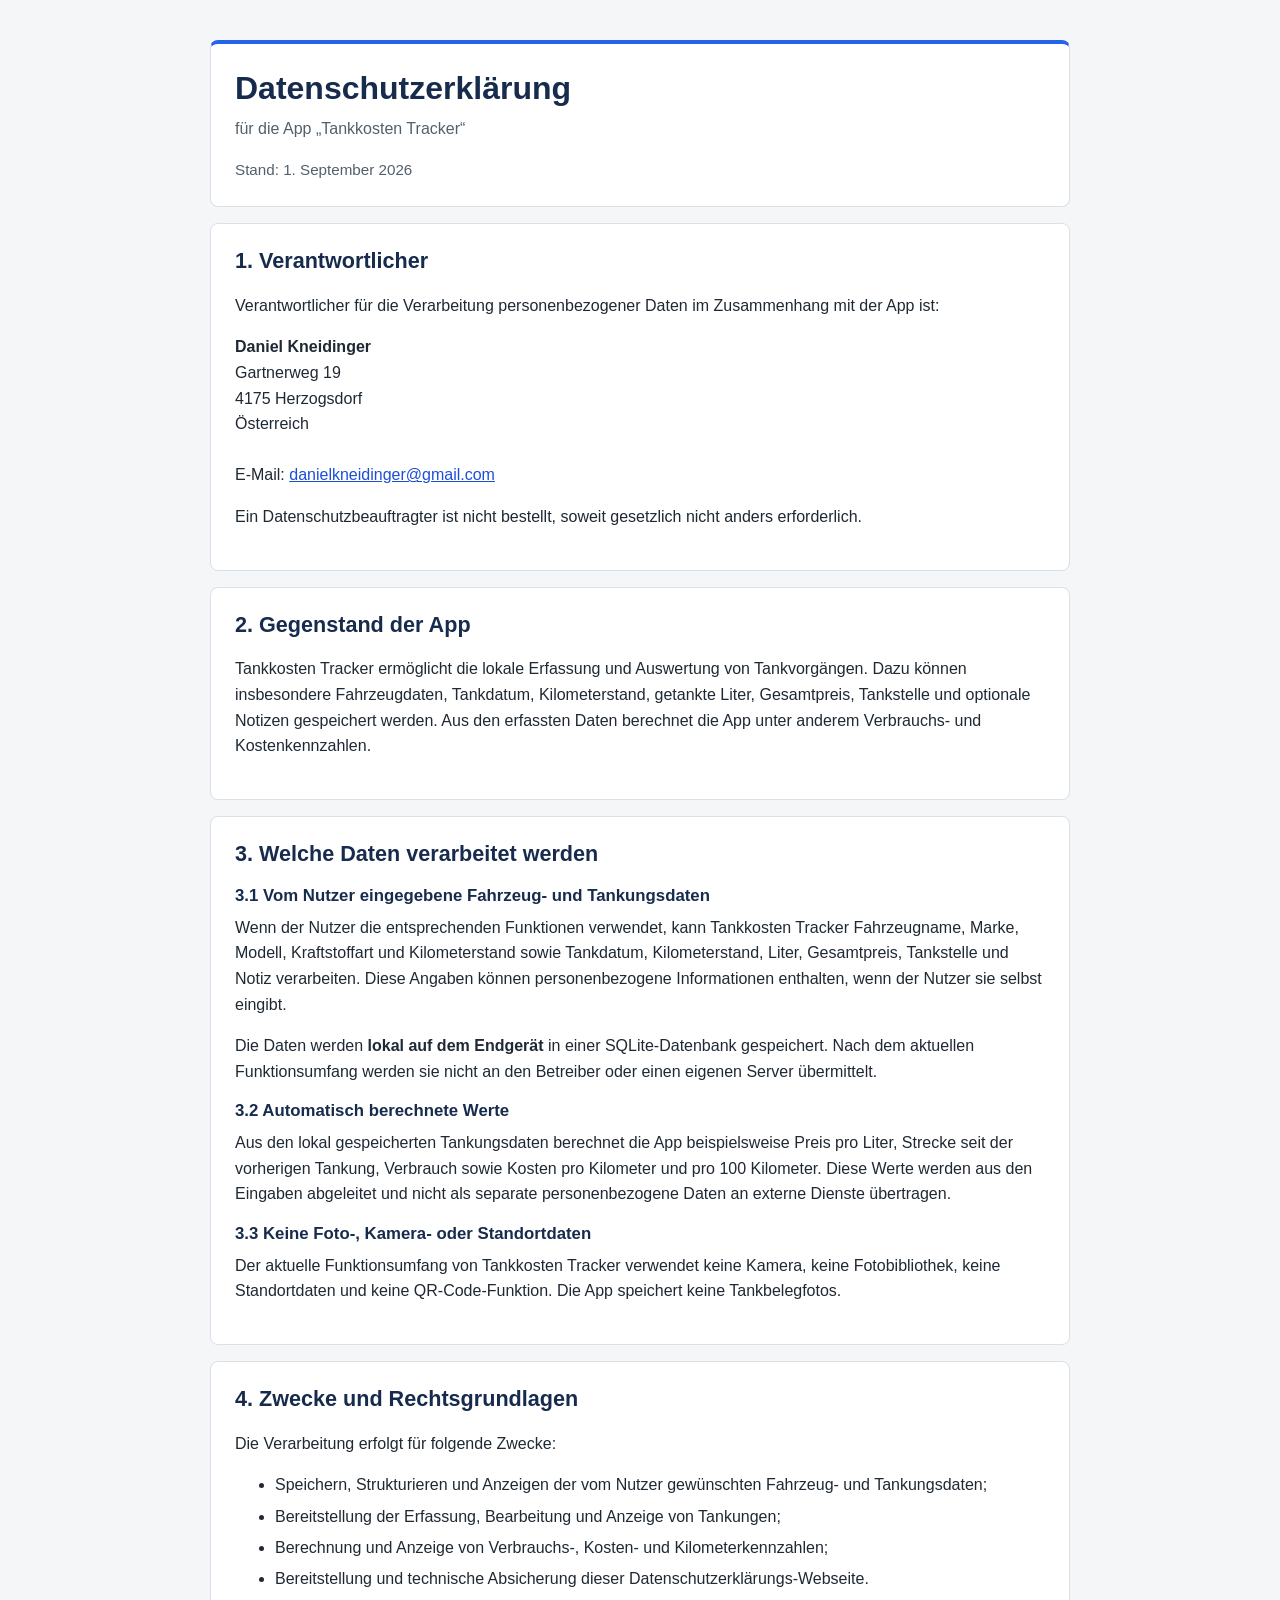
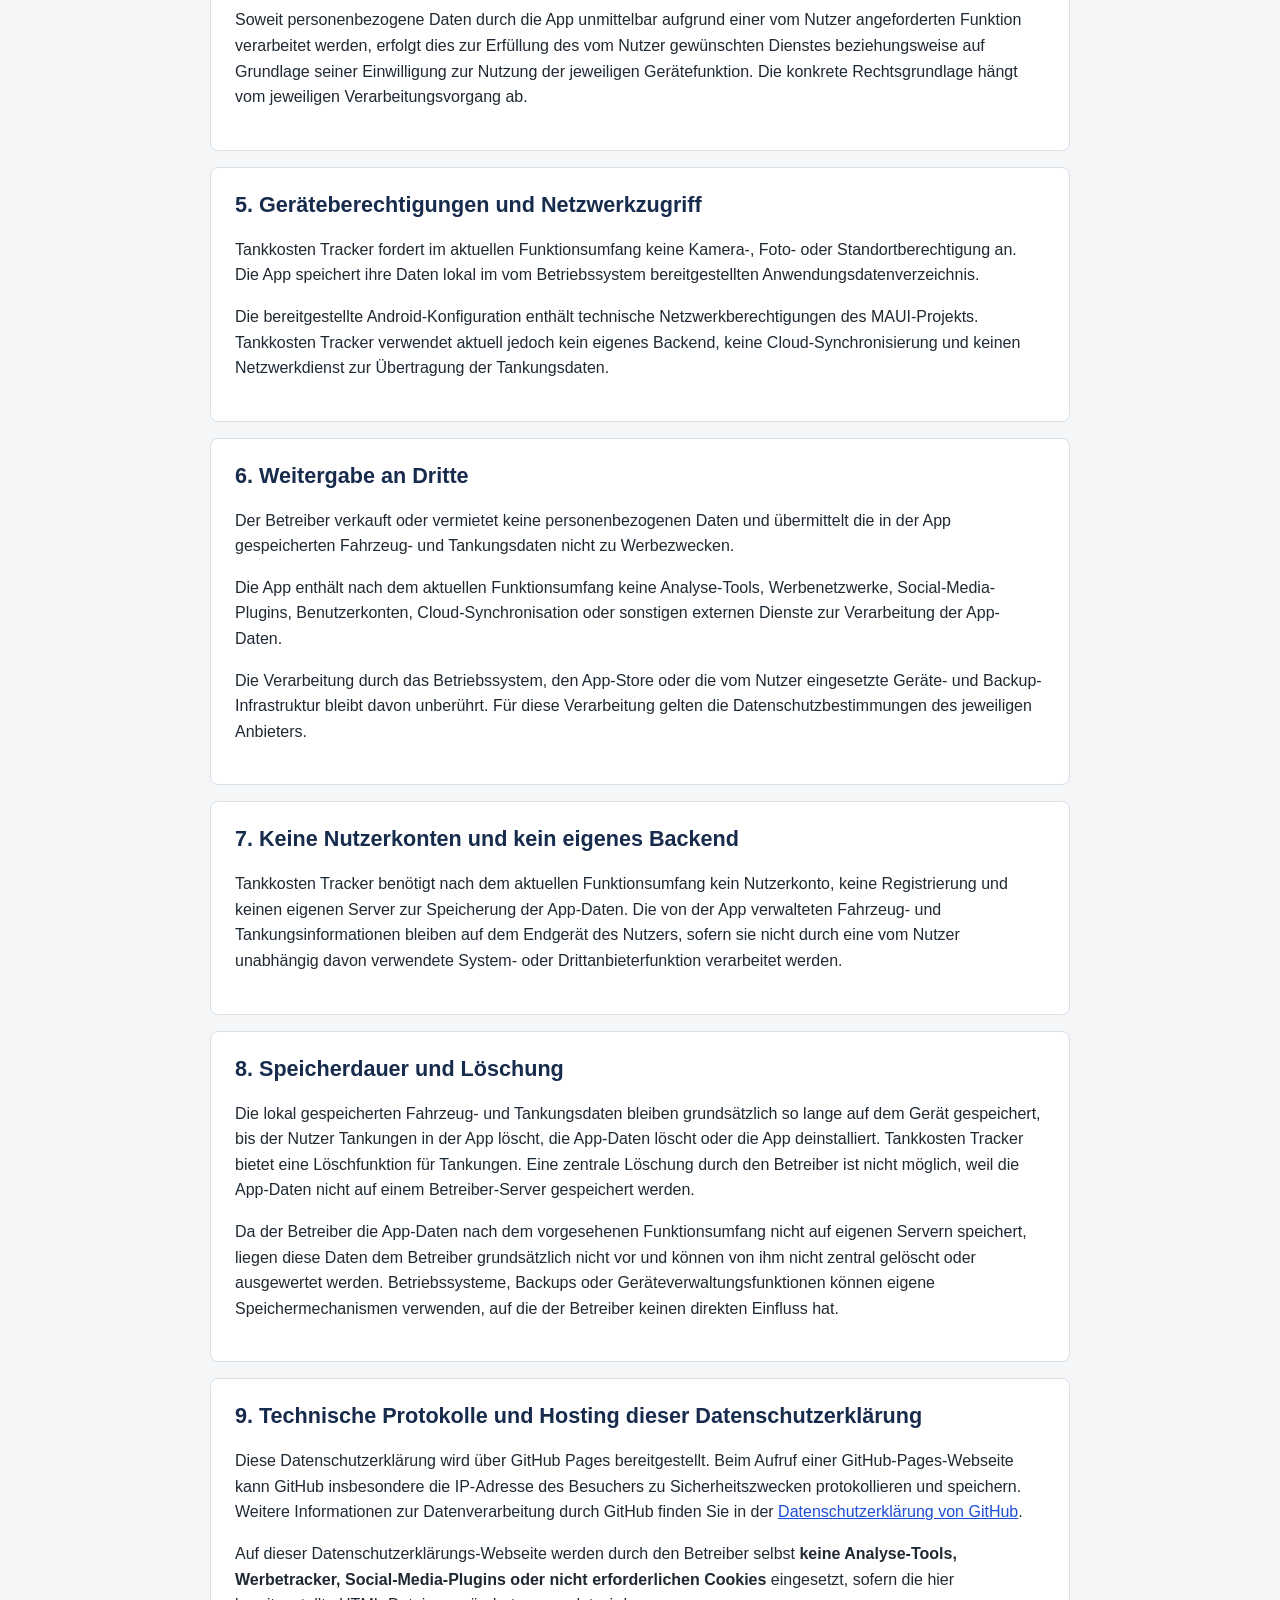
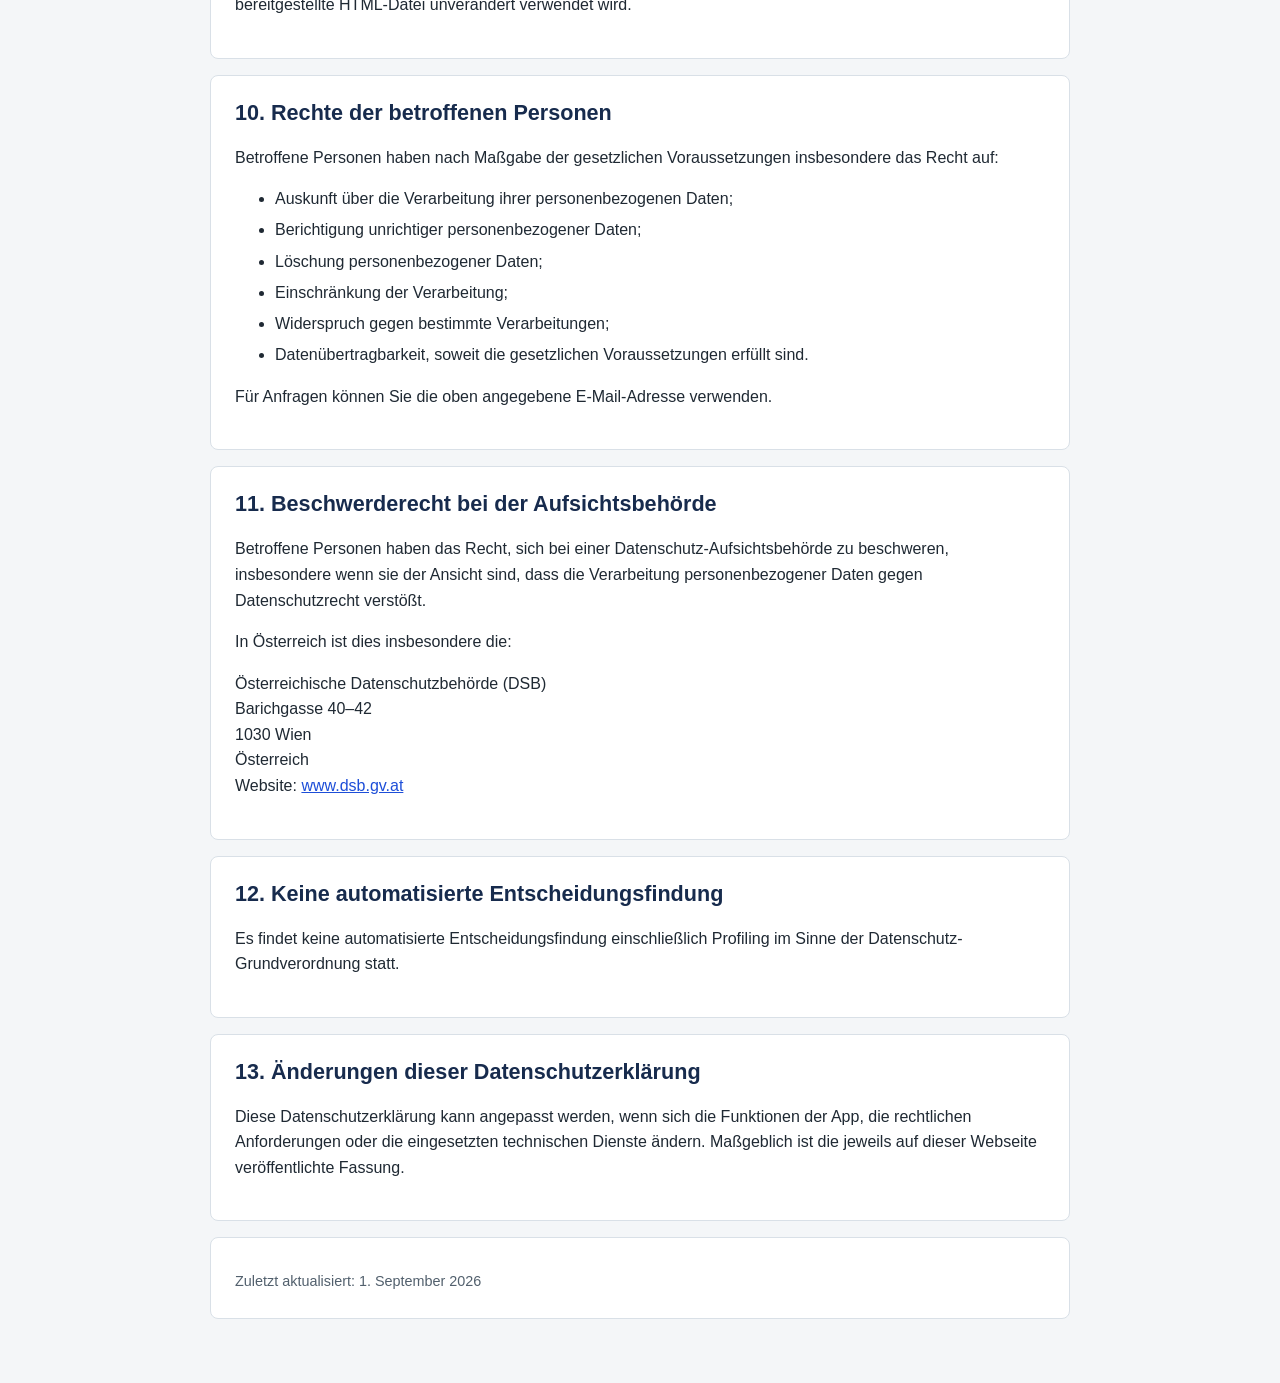
==== TankkostenTracker/index.html @ fde32126 "add Tankkosten Tracker" ====
<!doctype html>
<html lang="de">
<head>
  <meta charset="utf-8">
  <meta name="viewport" content="width=device-width, initial-scale=1">
  <meta name="description" content="Datenschutzerklärung für die App Tankkosten Tracker">
  <title>Datenschutzerklärung – Tankkosten Tracker</title>
  <link rel="stylesheet" href="style.css">
</head>
<body>
<main class="container">
  <header>
    <h1>Datenschutzerklärung</h1>
    <p class="subtitle">für die App „Tankkosten Tracker“</p>
    <p class="updated">Stand: 1. September 2026</p>
  </header>

  <section>
    <h2>1. Verantwortlicher</h2>
    <p>Verantwortlicher für die Verarbeitung personenbezogener Daten im Zusammenhang mit der App ist:</p>
    <address>
      <strong>Daniel Kneidinger</strong><br>
      Gartnerweg 19<br>
      4175 Herzogsdorf<br>
      Österreich<br><br>
      E-Mail: <a href="mailto:danielkneidinger@gmail.com">danielkneidinger@gmail.com</a>
    </address>
    <p>Ein Datenschutzbeauftragter ist nicht bestellt, soweit gesetzlich nicht anders erforderlich.</p>
  </section>

  <section>
    <h2>2. Gegenstand der App</h2>
    <p>Tankkosten Tracker ermöglicht die lokale Erfassung und Auswertung von Tankvorgängen. Dazu können insbesondere Fahrzeugdaten, Tankdatum, Kilometerstand, getankte Liter, Gesamtpreis, Tankstelle und optionale Notizen gespeichert werden. Aus den erfassten Daten berechnet die App unter anderem Verbrauchs- und Kostenkennzahlen.</p>
  </section>

  <section>
    <h2>3. Welche Daten verarbeitet werden</h2>
    <h3>3.1 Vom Nutzer eingegebene Fahrzeug- und Tankungsdaten</h3>
    <p>Wenn der Nutzer die entsprechenden Funktionen verwendet, kann Tankkosten Tracker Fahrzeugname, Marke, Modell, Kraftstoffart und Kilometerstand sowie Tankdatum, Kilometerstand, Liter, Gesamtpreis, Tankstelle und Notiz verarbeiten. Diese Angaben können personenbezogene Informationen enthalten, wenn der Nutzer sie selbst eingibt.</p>
    <p>Die Daten werden <strong>lokal auf dem Endgerät</strong> in einer SQLite-Datenbank gespeichert. Nach dem aktuellen Funktionsumfang werden sie nicht an den Betreiber oder einen eigenen Server übermittelt.</p>

    <h3>3.2 Automatisch berechnete Werte</h3>
    <p>Aus den lokal gespeicherten Tankungsdaten berechnet die App beispielsweise Preis pro Liter, Strecke seit der vorherigen Tankung, Verbrauch sowie Kosten pro Kilometer und pro 100 Kilometer. Diese Werte werden aus den Eingaben abgeleitet und nicht als separate personenbezogene Daten an externe Dienste übertragen.</p>

    <h3>3.3 Keine Foto-, Kamera- oder Standortdaten</h3>
    <p>Der aktuelle Funktionsumfang von Tankkosten Tracker verwendet keine Kamera, keine Fotobibliothek, keine Standortdaten und keine QR-Code-Funktion. Die App speichert keine Tankbelegfotos.</p>
  </section>

  <section>
    <h2>4. Zwecke und Rechtsgrundlagen</h2>
    <p>Die Verarbeitung erfolgt für folgende Zwecke:</p>
    <ul>
      <li>Speichern, Strukturieren und Anzeigen der vom Nutzer gewünschten Fahrzeug- und Tankungsdaten;</li>
      <li>Bereitstellung der Erfassung, Bearbeitung und Anzeige von Tankungen;</li>
      <li>Berechnung und Anzeige von Verbrauchs-, Kosten- und Kilometerkennzahlen;</li>
      <li>Bereitstellung und technische Absicherung dieser Datenschutzerklärungs-Webseite.</li>
    </ul>
    <p>Soweit personenbezogene Daten durch die App unmittelbar aufgrund einer vom Nutzer angeforderten Funktion verarbeitet werden, erfolgt dies zur Erfüllung des vom Nutzer gewünschten Dienstes beziehungsweise auf Grundlage seiner Einwilligung zur Nutzung der jeweiligen Gerätefunktion. Die konkrete Rechtsgrundlage hängt vom jeweiligen Verarbeitungsvorgang ab.</p>
  </section>

  <section>
    <h2>5. Geräteberechtigungen und Netzwerkzugriff</h2>
    <p>Tankkosten Tracker fordert im aktuellen Funktionsumfang keine Kamera-, Foto- oder Standortberechtigung an. Die App speichert ihre Daten lokal im vom Betriebssystem bereitgestellten Anwendungsdatenverzeichnis.</p>
    <p>Die bereitgestellte Android-Konfiguration enthält technische Netzwerkberechtigungen des MAUI-Projekts. Tankkosten Tracker verwendet aktuell jedoch kein eigenes Backend, keine Cloud-Synchronisierung und keinen Netzwerkdienst zur Übertragung der Tankungsdaten.</p>
  </section>

  <section>
    <h2>6. Weitergabe an Dritte</h2>
    <p>Der Betreiber verkauft oder vermietet keine personenbezogenen Daten und übermittelt die in der App gespeicherten Fahrzeug- und Tankungsdaten nicht zu Werbezwecken.</p>
    <p>Die App enthält nach dem aktuellen Funktionsumfang keine Analyse-Tools, Werbenetzwerke, Social-Media-Plugins, Benutzerkonten, Cloud-Synchronisation oder sonstigen externen Dienste zur Verarbeitung der App-Daten.</p>
    <p>Die Verarbeitung durch das Betriebssystem, den App-Store oder die vom Nutzer eingesetzte Geräte- und Backup-Infrastruktur bleibt davon unberührt. Für diese Verarbeitung gelten die Datenschutzbestimmungen des jeweiligen Anbieters.</p>
  </section>

  <section>
    <h2>7. Keine Nutzerkonten und kein eigenes Backend</h2>
    <p>Tankkosten Tracker benötigt nach dem aktuellen Funktionsumfang kein Nutzerkonto, keine Registrierung und keinen eigenen Server zur Speicherung der App-Daten. Die von der App verwalteten Fahrzeug- und Tankungsinformationen bleiben auf dem Endgerät des Nutzers, sofern sie nicht durch eine vom Nutzer unabhängig davon verwendete System- oder Drittanbieterfunktion verarbeitet werden.</p>
  </section>

  <section>
    <h2>8. Speicherdauer und Löschung</h2>
    <p>Die lokal gespeicherten Fahrzeug- und Tankungsdaten bleiben grundsätzlich so lange auf dem Gerät gespeichert, bis der Nutzer Tankungen in der App löscht, die App-Daten löscht oder die App deinstalliert. Tankkosten Tracker bietet eine Löschfunktion für Tankungen. Eine zentrale Löschung durch den Betreiber ist nicht möglich, weil die App-Daten nicht auf einem Betreiber-Server gespeichert werden.</p>
    <p>Da der Betreiber die App-Daten nach dem vorgesehenen Funktionsumfang nicht auf eigenen Servern speichert, liegen diese Daten dem Betreiber grundsätzlich nicht vor und können von ihm nicht zentral gelöscht oder ausgewertet werden. Betriebssysteme, Backups oder Geräteverwaltungsfunktionen können eigene Speichermechanismen verwenden, auf die der Betreiber keinen direkten Einfluss hat.</p>
  </section>

  <section>
    <h2>9. Technische Protokolle und Hosting dieser Datenschutzerklärung</h2>
    <p>Diese Datenschutzerklärung wird über GitHub Pages bereitgestellt. Beim Aufruf einer GitHub-Pages-Webseite kann GitHub insbesondere die IP-Adresse des Besuchers zu Sicherheitszwecken protokollieren und speichern. Weitere Informationen zur Datenverarbeitung durch GitHub finden Sie in der <a href="https://docs.github.com/en/site-policy/privacy-policies/github-general-privacy-statement" target="_blank" rel="noopener noreferrer">Datenschutzerklärung von GitHub</a>.</p>
    <p>Auf dieser Datenschutzerklärungs-Webseite werden durch den Betreiber selbst <strong>keine Analyse-Tools, Werbetracker, Social-Media-Plugins oder nicht erforderlichen Cookies</strong> eingesetzt, sofern die hier bereitgestellte HTML-Datei unverändert verwendet wird.</p>
  </section>

  <section>
    <h2>10. Rechte der betroffenen Personen</h2>
    <p>Betroffene Personen haben nach Maßgabe der gesetzlichen Voraussetzungen insbesondere das Recht auf:</p>
    <ul>
      <li>Auskunft über die Verarbeitung ihrer personenbezogenen Daten;</li>
      <li>Berichtigung unrichtiger personenbezogener Daten;</li>
      <li>Löschung personenbezogener Daten;</li>
      <li>Einschränkung der Verarbeitung;</li>
      <li>Widerspruch gegen bestimmte Verarbeitungen;</li>
      <li>Datenübertragbarkeit, soweit die gesetzlichen Voraussetzungen erfüllt sind.</li>
    </ul>
    <p>Für Anfragen können Sie die oben angegebene E-Mail-Adresse verwenden.</p>
  </section>

  <section>
    <h2>11. Beschwerderecht bei der Aufsichtsbehörde</h2>
    <p>Betroffene Personen haben das Recht, sich bei einer Datenschutz-Aufsichtsbehörde zu beschweren, insbesondere wenn sie der Ansicht sind, dass die Verarbeitung personenbezogener Daten gegen Datenschutzrecht verstößt.</p>
    <p>In Österreich ist dies insbesondere die:</p>
    <address>
      Österreichische Datenschutzbehörde (DSB)<br>
      Barichgasse 40–42<br>
      1030 Wien<br>
      Österreich<br>
      Website: <a href="https://www.dsb.gv.at/" target="_blank" rel="noopener noreferrer">www.dsb.gv.at</a>
    </address>
  </section>

  <section>
    <h2>12. Keine automatisierte Entscheidungsfindung</h2>
    <p>Es findet keine automatisierte Entscheidungsfindung einschließlich Profiling im Sinne der Datenschutz-Grundverordnung statt.</p>
  </section>

  <section>
    <h2>13. Änderungen dieser Datenschutzerklärung</h2>
    <p>Diese Datenschutzerklärung kann angepasst werden, wenn sich die Funktionen der App, die rechtlichen Anforderungen oder die eingesetzten technischen Dienste ändern. Maßgeblich ist die jeweils auf dieser Webseite veröffentlichte Fassung.</p>
  </section>

  <footer>
    <p>Zuletzt aktualisiert: 1. September 2026</p>
  </footer>
</main>
</body>
</html>
---- TankkostenTracker/style.css ----
* {
  box-sizing: border-box;
}

html {
  color-scheme: light;
}

body {
  margin: 0;
  background: #f4f6f8;
  color: #1f2933;
  font-family: Arial, Helvetica, sans-serif;
  line-height: 1.6;
}

.container {
  max-width: 900px;
  margin: 0 auto;
  padding: 2.5rem 1.25rem 3rem;
}

header,
section,
footer {
  background: #ffffff;
  border: 1px solid #d9e0e7;
  border-radius: 8px;
  padding: 1.5rem;
  margin-bottom: 1rem;
}

header {
  border-top: 4px solid #2563eb;
}

h1,
h2,
h3 {
  color: #172b4d;
  line-height: 1.25;
}

h1 {
  margin: 0 0 0.35rem;
  font-size: 2rem;
}

h2 {
  margin-top: 0;
  font-size: 1.35rem;
}

h3 {
  font-size: 1.05rem;
  margin-bottom: 0.35rem;
}

p,
ul {
  margin-top: 0.5rem;
  margin-bottom: 1rem;
}

li {
  margin-bottom: 0.35rem;
}

.subtitle,
.updated {
  color: #52606d;
}

.updated {
  margin-bottom: 0;
  font-size: 0.95rem;
}

address {
  font-style: normal;
  margin: 1rem 0;
}

a {
  color: #1d4ed8;
}

a:focus-visible {
  outline: 3px solid #93c5fd;
  outline-offset: 2px;
}

footer {
  color: #52606d;
  font-size: 0.9rem;
}

footer p {
  margin-bottom: 0;
}

@media (max-width: 600px) {
  .container {
    padding: 1rem 0.75rem 2rem;
  }

  header,
  section,
  footer {
    padding: 1.1rem;
  }

  h1 {
    font-size: 1.65rem;
  }
}
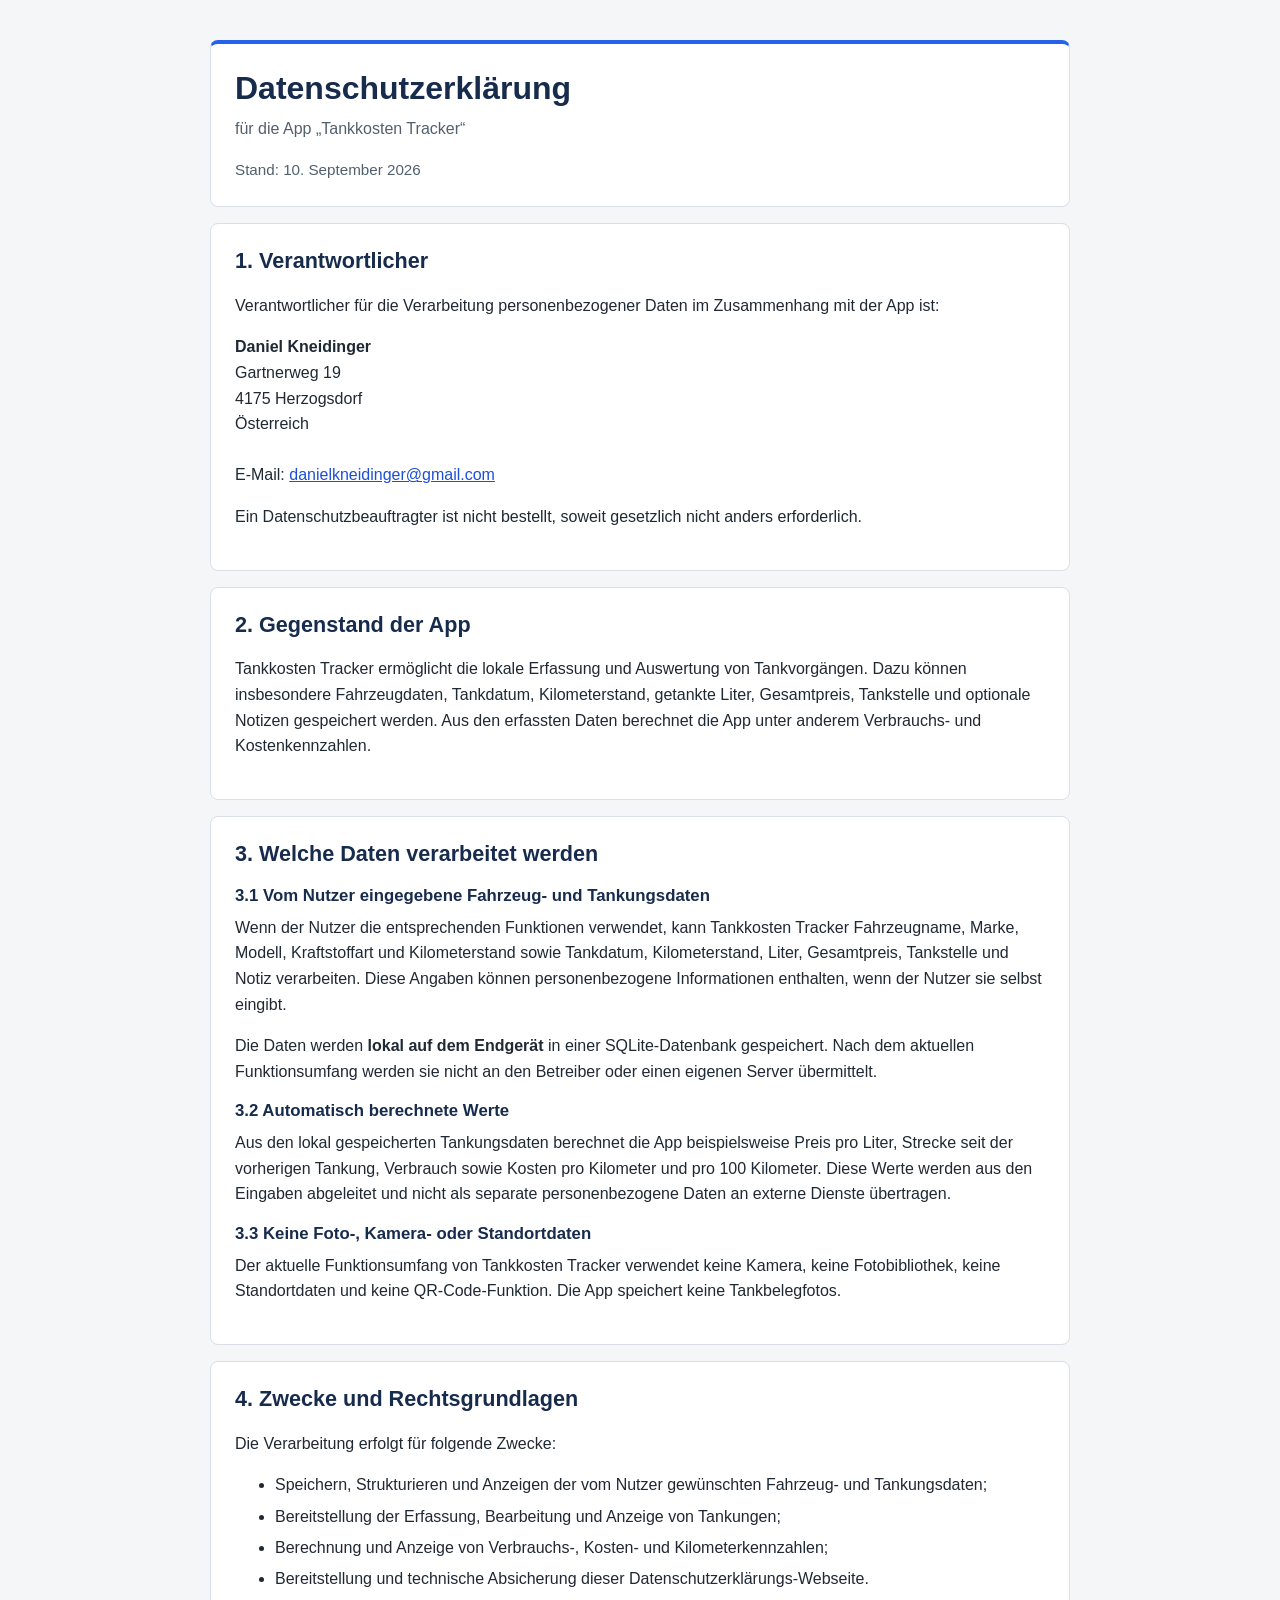
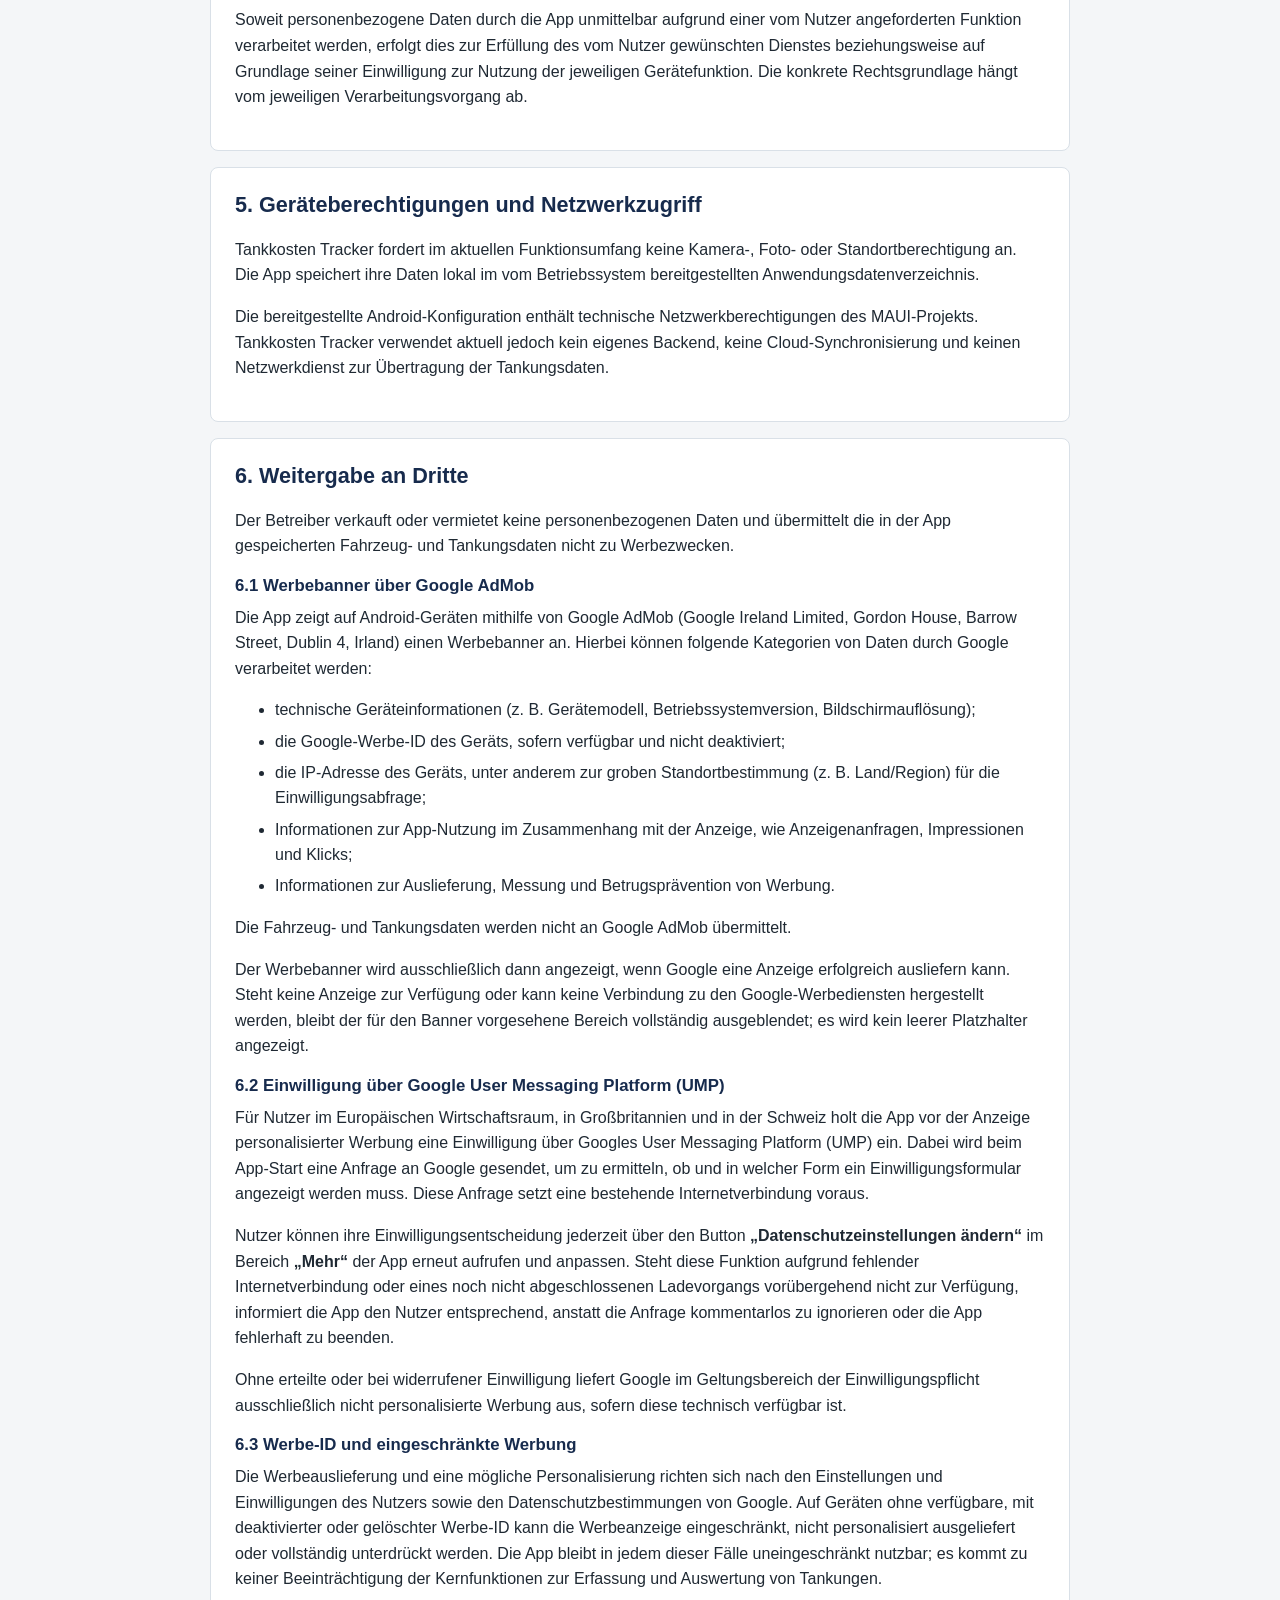
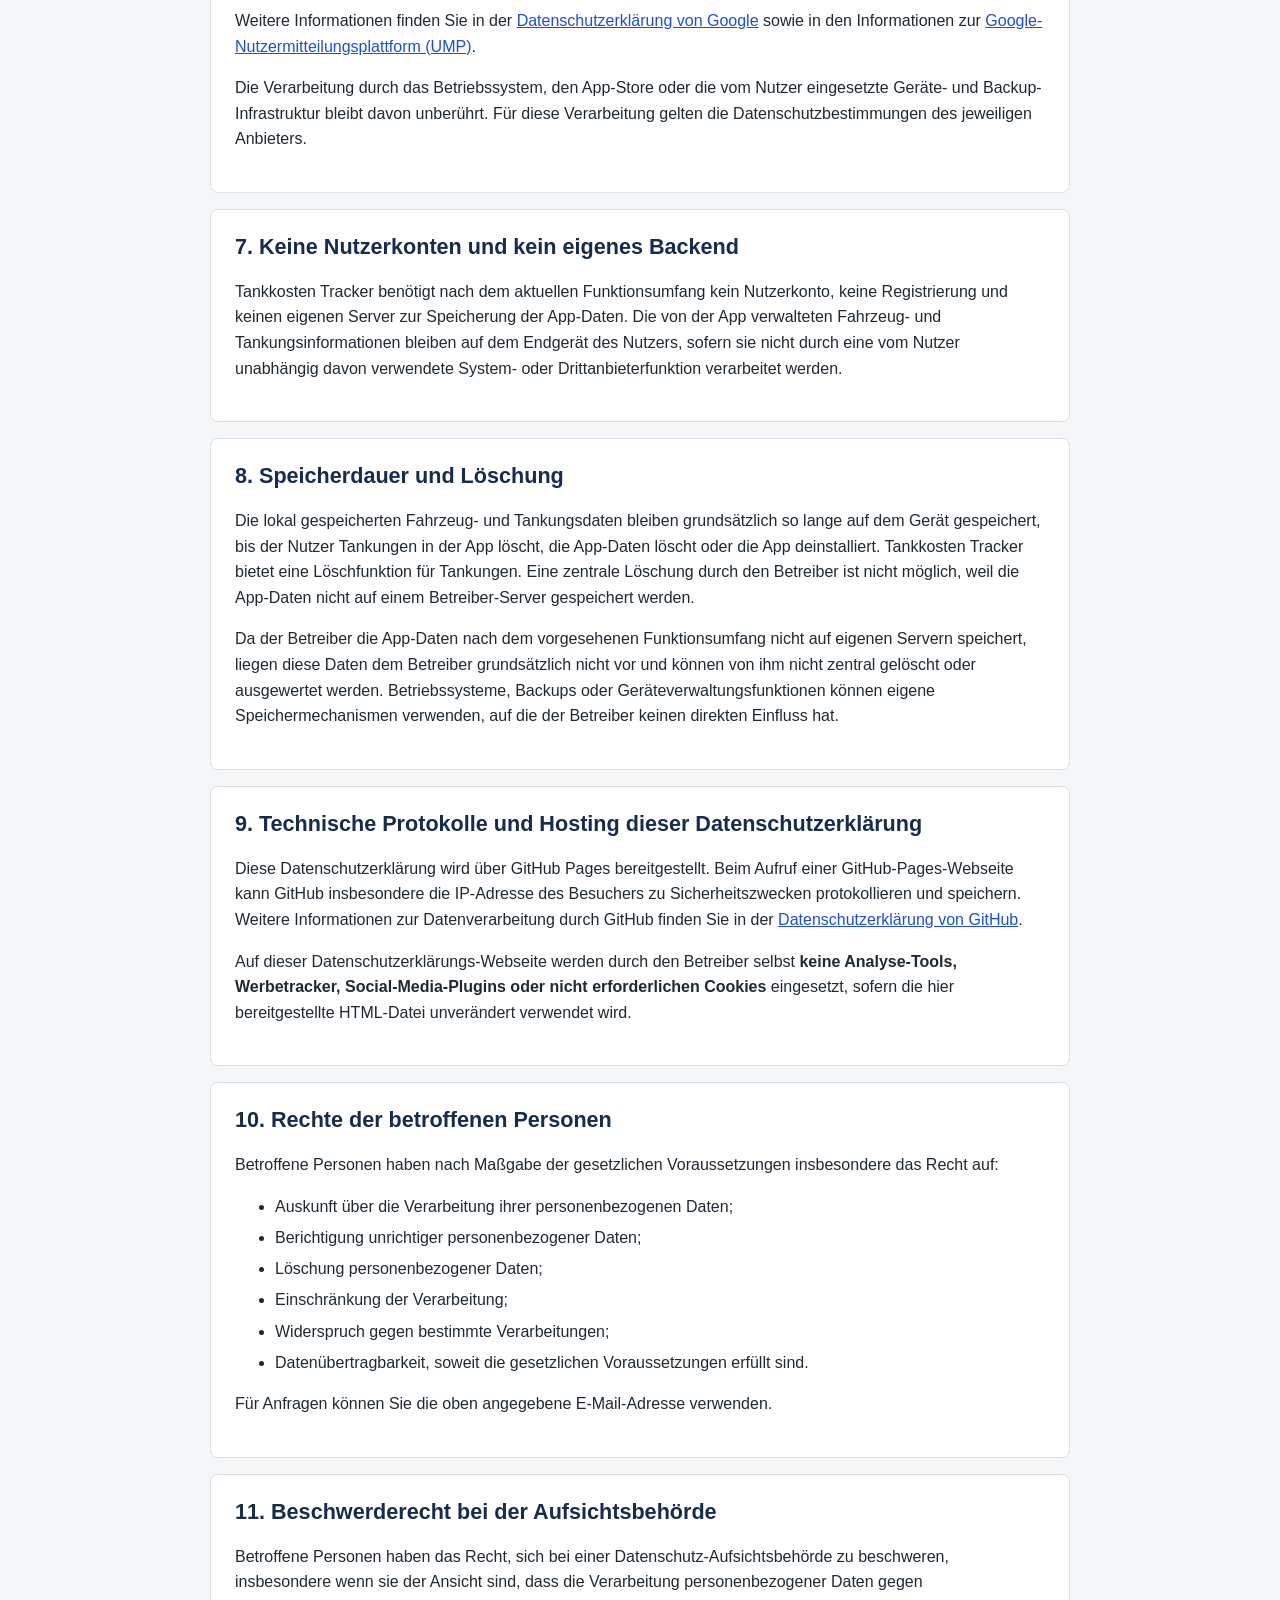
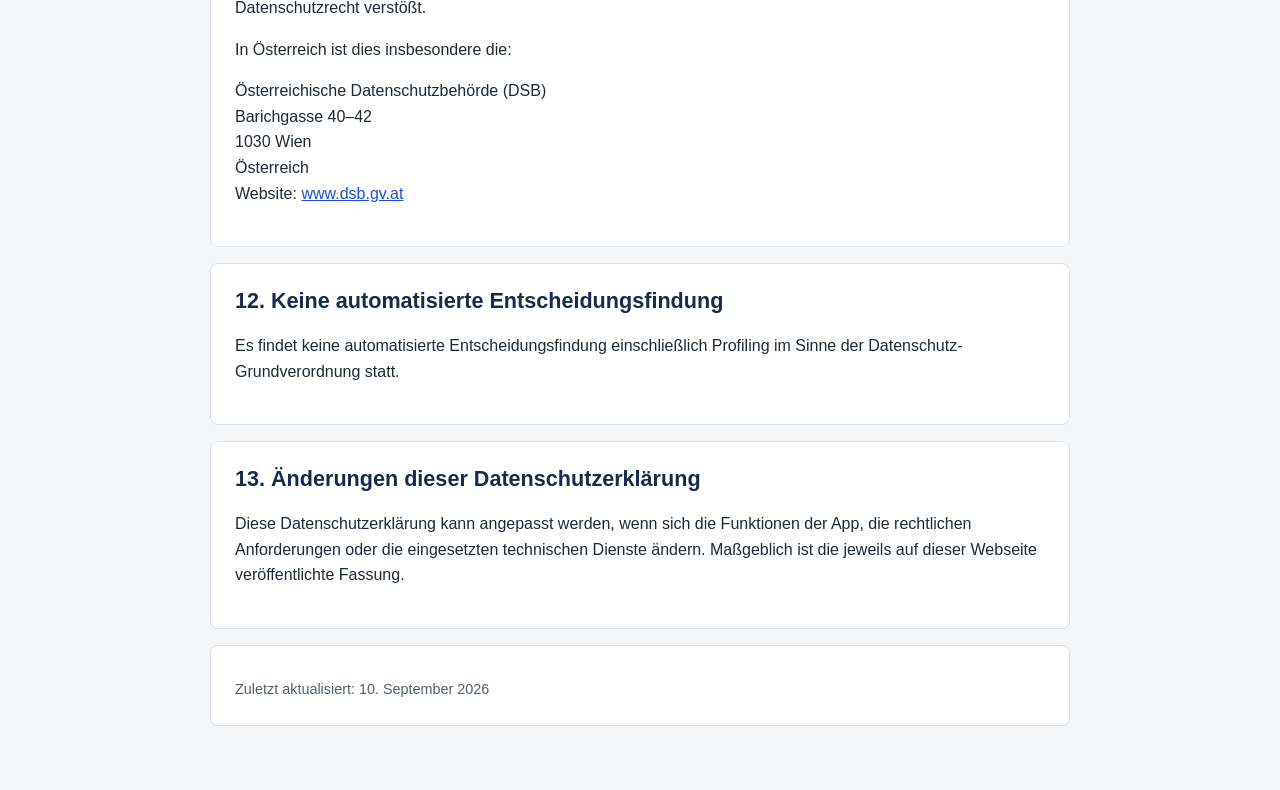
==== commit d48b28df: "add ad banner" ====
--- a/TankkostenTracker/index.html
+++ b/TankkostenTracker/index.html
@@ -12,7 +12,7 @@
   <header>
     <h1>Datenschutzerklärung</h1>
     <p class="subtitle">für die App „Tankkosten Tracker“</p>
-    <p class="updated">Stand: 1. September 2026</p>
+    <p class="updated">Stand: 10. September 2026</p>
   </header>
 
   <section>
@@ -67,7 +67,27 @@
   <section>
     <h2>6. Weitergabe an Dritte</h2>
     <p>Der Betreiber verkauft oder vermietet keine personenbezogenen Daten und übermittelt die in der App gespeicherten Fahrzeug- und Tankungsdaten nicht zu Werbezwecken.</p>
-    <p>Die App enthält nach dem aktuellen Funktionsumfang keine Analyse-Tools, Werbenetzwerke, Social-Media-Plugins, Benutzerkonten, Cloud-Synchronisation oder sonstigen externen Dienste zur Verarbeitung der App-Daten.</p>
+
+    <h3>6.1 Werbebanner über Google AdMob</h3>
+    <p>Die App zeigt auf Android-Geräten mithilfe von Google AdMob (Google Ireland Limited, Gordon House, Barrow Street, Dublin 4, Irland) einen Werbebanner an. Hierbei können folgende Kategorien von Daten durch Google verarbeitet werden:</p>
+    <ul>
+      <li>technische Geräteinformationen (z. B. Gerätemodell, Betriebssystemversion, Bildschirmauflösung);</li>
+      <li>die Google-Werbe-ID des Geräts, sofern verfügbar und nicht deaktiviert;</li>
+      <li>die IP-Adresse des Geräts, unter anderem zur groben Standortbestimmung (z. B. Land/Region) für die Einwilligungsabfrage;</li>
+      <li>Informationen zur App-Nutzung im Zusammenhang mit der Anzeige, wie Anzeigenanfragen, Impressionen und Klicks;</li>
+      <li>Informationen zur Auslieferung, Messung und Betrugsprävention von Werbung.</li>
+    </ul>
+    <p>Die Fahrzeug- und Tankungsdaten werden nicht an Google AdMob übermittelt.</p>
+    <p>Der Werbebanner wird ausschließlich dann angezeigt, wenn Google eine Anzeige erfolgreich ausliefern kann. Steht keine Anzeige zur Verfügung oder kann keine Verbindung zu den Google-Werbediensten hergestellt werden, bleibt der für den Banner vorgesehene Bereich vollständig ausgeblendet; es wird kein leerer Platzhalter angezeigt.</p>
+
+    <h3>6.2 Einwilligung über Google User Messaging Platform (UMP)</h3>
+    <p>Für Nutzer im Europäischen Wirtschaftsraum, in Großbritannien und in der Schweiz holt die App vor der Anzeige personalisierter Werbung eine Einwilligung über Googles User Messaging Platform (UMP) ein. Dabei wird beim App-Start eine Anfrage an Google gesendet, um zu ermitteln, ob und in welcher Form ein Einwilligungsformular angezeigt werden muss. Diese Anfrage setzt eine bestehende Internetverbindung voraus.</p>
+    <p>Nutzer können ihre Einwilligungsentscheidung jederzeit über den Button <strong>„Datenschutzeinstellungen ändern“</strong> im Bereich <strong>„Mehr“</strong> der App erneut aufrufen und anpassen. Steht diese Funktion aufgrund fehlender Internetverbindung oder eines noch nicht abgeschlossenen Ladevorgangs vorübergehend nicht zur Verfügung, informiert die App den Nutzer entsprechend, anstatt die Anfrage kommentarlos zu ignorieren oder die App fehlerhaft zu beenden.</p>
+    <p>Ohne erteilte oder bei widerrufener Einwilligung liefert Google im Geltungsbereich der Einwilligungspflicht ausschließlich nicht personalisierte Werbung aus, sofern diese technisch verfügbar ist.</p>
+
+    <h3>6.3 Werbe-ID und eingeschränkte Werbung</h3>
+    <p>Die Werbeauslieferung und eine mögliche Personalisierung richten sich nach den Einstellungen und Einwilligungen des Nutzers sowie den Datenschutzbestimmungen von Google. Auf Geräten ohne verfügbare, mit deaktivierter oder gelöschter Werbe-ID kann die Werbeanzeige eingeschränkt, nicht personalisiert ausgeliefert oder vollständig unterdrückt werden. Die App bleibt in jedem dieser Fälle uneingeschränkt nutzbar; es kommt zu keiner Beeinträchtigung der Kernfunktionen zur Erfassung und Auswertung von Tankungen.</p>
+    <p>Weitere Informationen finden Sie in der <a href="https://policies.google.com/privacy" target="_blank" rel="noopener noreferrer">Datenschutzerklärung von Google</a> sowie in den Informationen zur <a href="https://support.google.com/admob/answer/9012903" target="_blank" rel="noopener noreferrer">Google-Nutzermitteilungsplattform (UMP)</a>.</p>
     <p>Die Verarbeitung durch das Betriebssystem, den App-Store oder die vom Nutzer eingesetzte Geräte- und Backup-Infrastruktur bleibt davon unberührt. Für diese Verarbeitung gelten die Datenschutzbestimmungen des jeweiligen Anbieters.</p>
   </section>
 
@@ -126,7 +146,7 @@
   </section>
 
   <footer>
-    <p>Zuletzt aktualisiert: 1. September 2026</p>
+    <p>Zuletzt aktualisiert: 10. September 2026</p>
   </footer>
 </main>
 </body>
